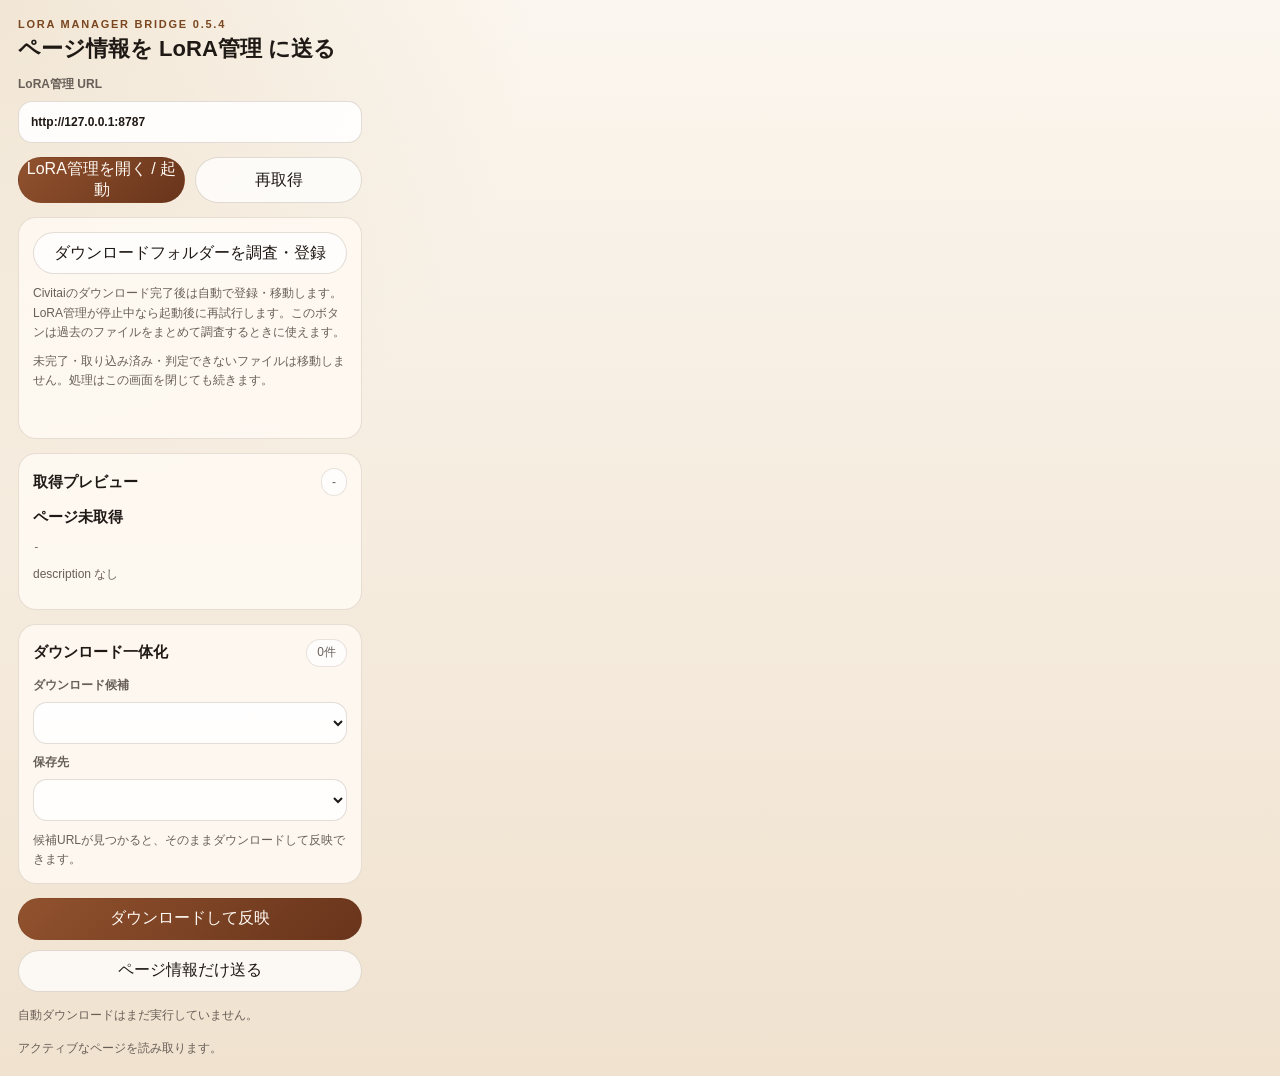
==== chrome_extension/popup.html @ 1d289dbf "Initial public preview of LoRA Library Desk" ====
<!doctype html>
<html lang="ja">
<head>
  <meta charset="utf-8">
  <meta name="viewport" content="width=device-width, initial-scale=1">
  <title>LoRA Manager Bridge</title>
  <link rel="stylesheet" href="popup.css">
</head>
<body>
  <main class="popup-shell">
    <header>
      <p class="eyebrow">LoRA Manager Bridge <span>0.5.4</span></p>
      <h1>ページ情報を LoRA管理 に送る</h1>
    </header>

    <label class="field">
      <span>LoRA管理 URL</span>
      <input id="base-url" type="url" value="http://127.0.0.1:8787" spellcheck="false">
    </label>

    <div class="actions">
      <button id="open-app" class="primary" type="button">LoRA管理を開く / 起動</button>
      <button id="refresh-page" type="button">再取得</button>
    </div>

    <section class="panel">
      <button id="recover-downloads" class="wide" type="button">ダウンロードフォルダーを調査・登録</button>
      <p class="description">Civitaiのダウンロード完了後は自動で登録・移動します。LoRA管理が停止中なら起動後に再試行します。このボタンは過去のファイルをまとめて調査するときに使えます。</p>
      <p id="recovery-status" class="status" aria-live="polite">未完了・取り込み済み・判定できないファイルは移動しません。処理はこの画面を閉じても続きます。</p>
      <ul id="recovery-results" class="recovery-results"></ul>
    </section>

    <section class="panel">
      <div class="panel-head">
        <h2>取得プレビュー</h2>
        <span id="host-pill" class="pill">-</span>
      </div>
      <p id="page-title" class="title">ページ未取得</p>
      <p id="page-url" class="mono">-</p>
      <p id="page-description" class="description">description なし</p>
      <div id="badge-row" class="badge-row"></div>
    </section>

    <section class="panel">
      <div class="panel-head">
        <h2>ダウンロード一体化</h2>
        <span id="download-pill" class="pill">0件</span>
      </div>

      <label class="field">
        <span>ダウンロード候補</span>
        <select id="download-select"></select>
      </label>

      <label class="field">
        <span>保存先</span>
        <select id="folder-select"></select>
      </label>

      <p id="download-note" class="description">候補URLが見つかると、そのままダウンロードして反映できます。</p>
    </section>

    <div class="button-stack">
      <button id="download-import" class="primary wide" type="button">ダウンロードして反映</button>
      <button id="cancel-pending" class="wide" type="button" hidden>待機を解除</button>
      <button id="send-import" class="wide" type="button">ページ情報だけ送る</button>
    </div>
    <p id="job-line" class="status">自動ダウンロードはまだ実行していません。</p>
    <p id="status-line" class="status">アクティブなページを読み取ります。</p>
  </main>

  <script src="page_metadata.js"></script>
  <script src="popup.js"></script>
</body>
</html>
---- chrome_extension/popup.css ----
* {
  box-sizing: border-box;
}

body {
  margin: 0;
  width: 380px;
  min-height: 560px;
  font-family: "Yu Gothic UI", "Hiragino Sans", sans-serif;
  color: #1f1915;
  background:
    radial-gradient(circle at top left, rgba(202, 163, 101, 0.18), transparent 32%),
    linear-gradient(180deg, #fbf6ef 0%, #f0e2cf 100%);
}

.popup-shell {
  padding: 18px;
  display: grid;
  gap: 14px;
}

.eyebrow {
  margin: 0 0 6px;
  color: #7a461f;
  font-size: 11px;
  letter-spacing: 0.16em;
  text-transform: uppercase;
  font-weight: 700;
}

h1,
h2,
p {
  margin: 0;
}

h1 {
  font-size: 22px;
  line-height: 1.2;
}

h2 {
  font-size: 15px;
}

.field {
  display: grid;
  gap: 8px;
  font-size: 12px;
  color: #685f58;
  font-weight: 700;
}

input,
select {
  width: 100%;
  min-height: 42px;
  padding: 0 12px;
  border-radius: 14px;
  border: 1px solid rgba(94, 67, 41, 0.18);
  background: rgba(255, 255, 255, 0.88);
  color: #1f1915;
  font: inherit;
}

.actions {
  display: grid;
  grid-template-columns: 1fr 1fr;
  gap: 10px;
}

.button-stack {
  display: grid;
  gap: 10px;
}

button {
  min-height: 42px;
  border-radius: 999px;
  border: 1px solid rgba(94, 67, 41, 0.18);
  background: rgba(255, 255, 255, 0.75);
  color: #1f1915;
  font: inherit;
  cursor: pointer;
}

button.primary {
  border-color: rgba(104, 52, 27, 0.12);
  background: linear-gradient(135deg, #91522e, #68341b);
  color: #fffaf4;
}

button.wide {
  width: 100%;
}

button:disabled {
  opacity: 0.5;
  cursor: not-allowed;
}

.panel {
  display: grid;
  gap: 10px;
  padding: 14px;
  border-radius: 18px;
  border: 1px solid rgba(94, 67, 41, 0.14);
  background: rgba(255, 250, 244, 0.82);
}

.panel-head {
  display: flex;
  justify-content: space-between;
  gap: 10px;
  align-items: center;
}

.pill,
.badge {
  display: inline-flex;
  align-items: center;
  min-height: 28px;
  padding: 0 10px;
  border-radius: 999px;
  border: 1px solid rgba(94, 67, 41, 0.14);
  background: rgba(255, 255, 255, 0.72);
  font-size: 12px;
  color: #685f58;
}

.title {
  font-size: 15px;
  line-height: 1.5;
  font-weight: 700;
}

.mono {
  font-family: Consolas, "SFMono-Regular", monospace;
  font-size: 11px;
  line-height: 1.5;
  color: #685f58;
  word-break: break-all;
}

.description {
  color: #685f58;
  line-height: 1.6;
  font-size: 12px;
  display: -webkit-box;
  -webkit-line-clamp: 6;
  -webkit-box-orient: vertical;
  overflow: hidden;
}

.badge-row {
  display: flex;
  flex-wrap: wrap;
  gap: 8px;
}

.status {
  color: #685f58;
  font-size: 12px;
  line-height: 1.6;
  word-break: break-all;
}

.status.error {
  color: #a7443d;
}

.recovery-results { padding-left: 18px; max-height: 180px; overflow-y: auto; overflow-wrap: anywhere; font-size: 12px; }
.recovery-results li { margin: 8px 0; }
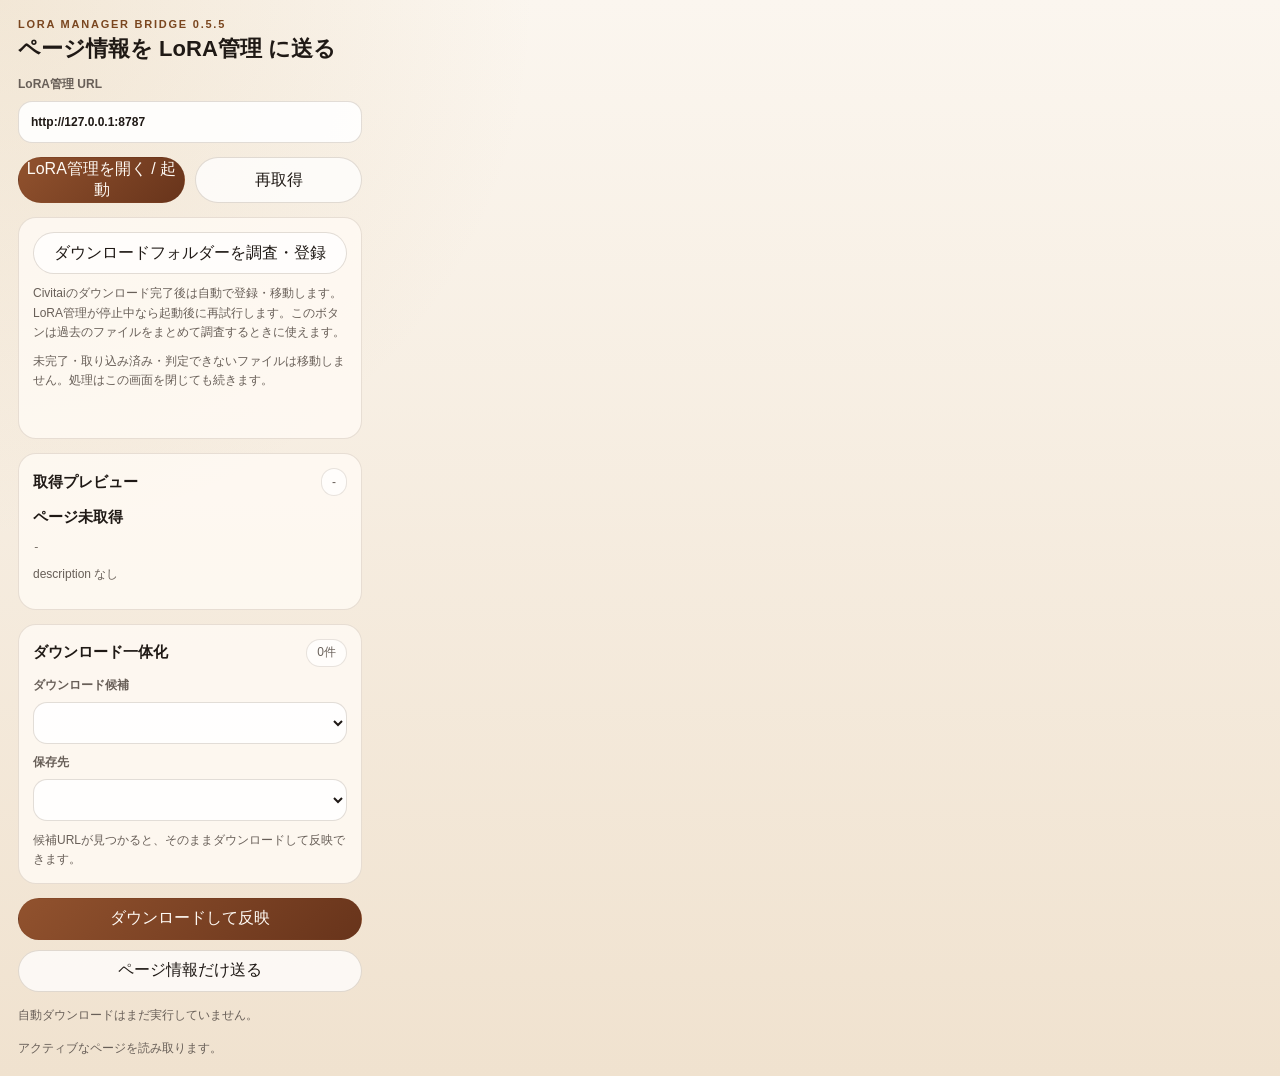
==== commit f58ac63e: "Prepare alpha.2 release and record Windows verification" ====
--- a/chrome_extension/popup.html
+++ b/chrome_extension/popup.html
@@ -9,7 +9,7 @@
 <body>
   <main class="popup-shell">
     <header>
-      <p class="eyebrow">LoRA Manager Bridge <span>0.5.4</span></p>
+      <p class="eyebrow">LoRA Manager Bridge <span>0.5.5</span></p>
       <h1>ページ情報を LoRA管理 に送る</h1>
     </header>
 
